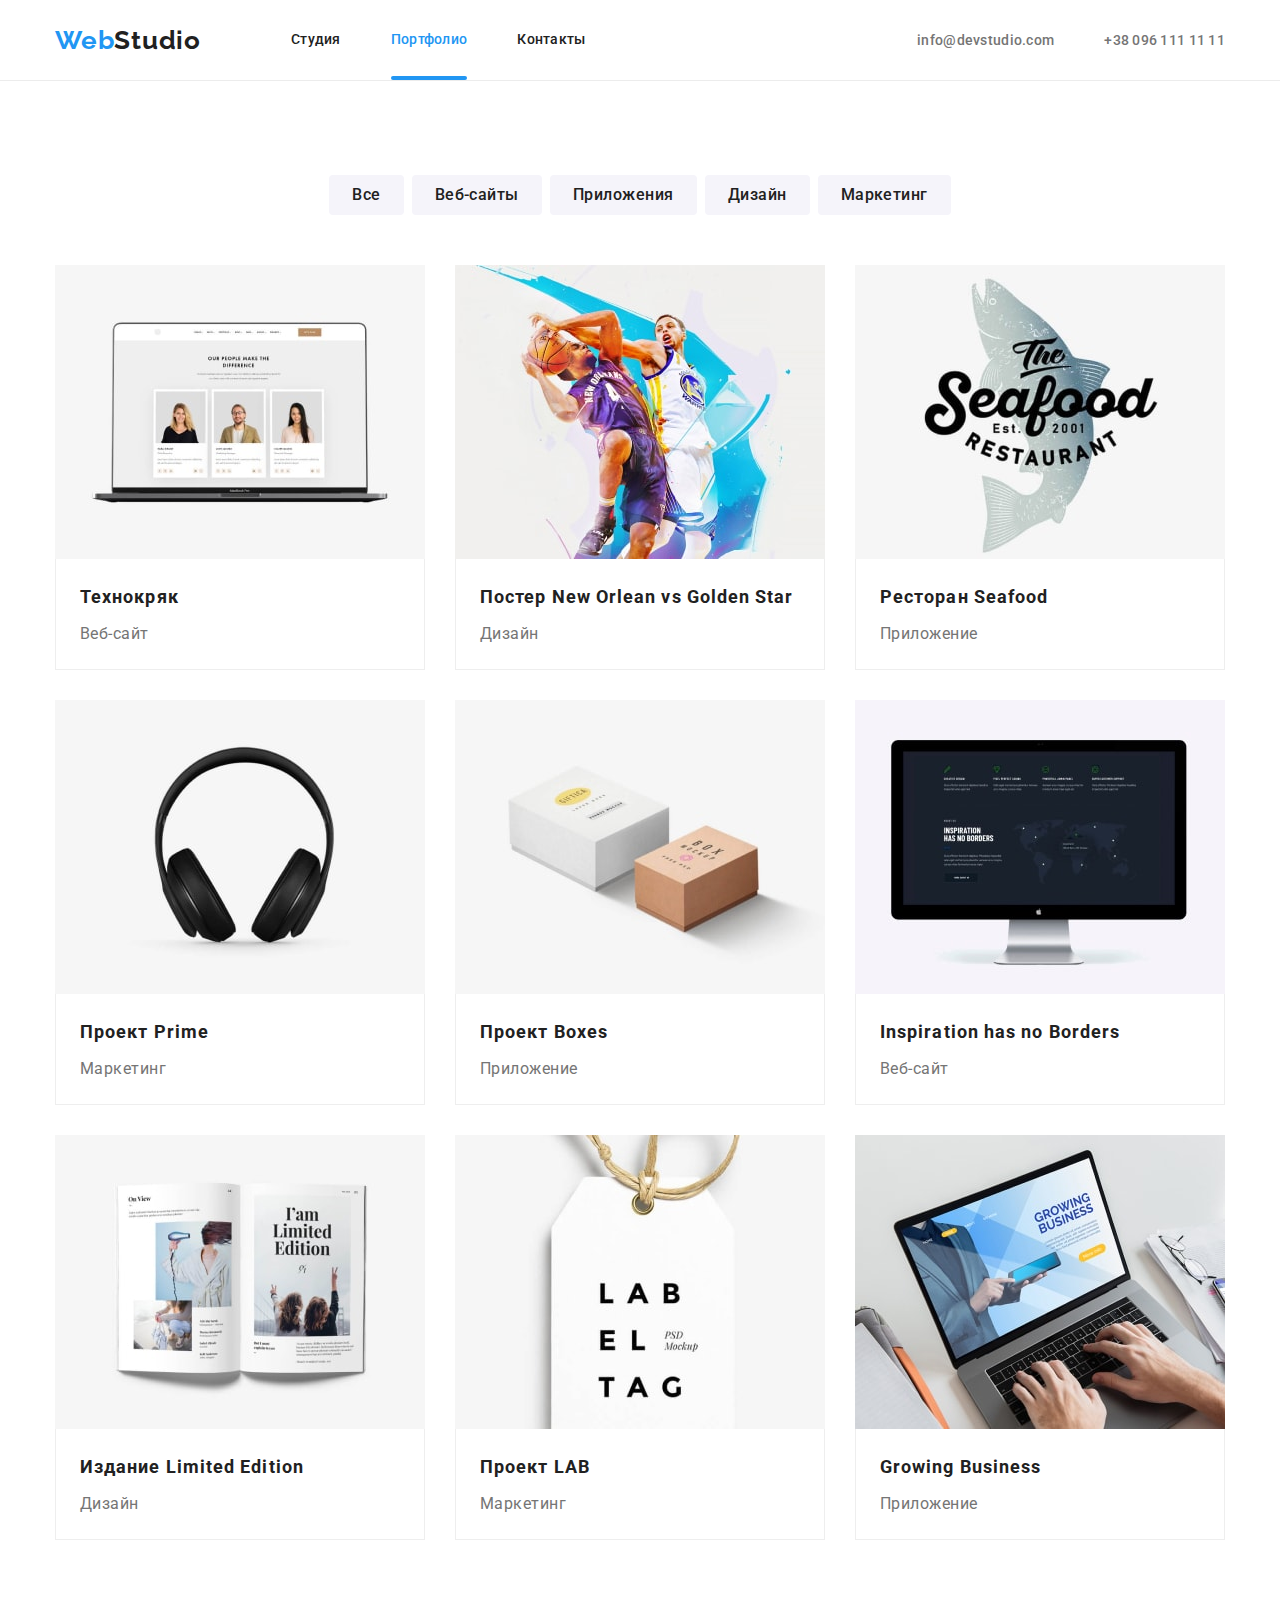
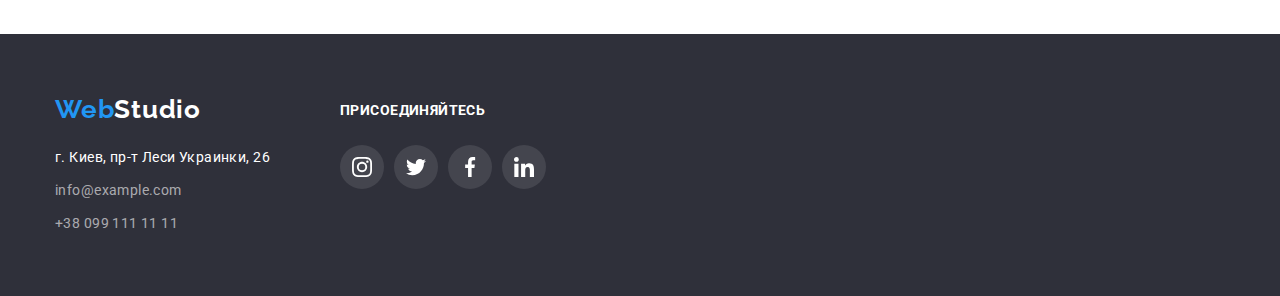
==== portfolio.html @ 293209e1 "clone repository" ====
<!DOCTYPE html>
<html lang="ru">
<head>
    <meta charset="UTF-8">
    <meta name="viewport" content="width=device-width, initial-scale=1.0">
    <link rel="preconnect" href="https://fonts.gstatic.com">
    <link href="https://fonts.googleapis.com/css2?family=Raleway:wght@700&family=Roboto:wght@400;500;700;900&display=swap"
        rel="stylesheet">
    <link rel="stylesheet" href="https://cdnjs.cloudflare.com/ajax/libs/modern-normalize/1.0.0/modern-normalize.min.css">
    <link rel="stylesheet" href="./css/styles.css">
    <title>Portfolio</title>
</head>
<body>
    <header class="header">
        <div class="container">
            <a class="link logo" href="./index.html"><span class="logo-accent">Web</span><span
                    class="logo-header-second">Studio</span></a>
            <nav class="site-nav">
                <ul class="site-nav-list">
                    <li class="site-nav-list-item"><a class="site-nav-link link" href="./index.html">Студия</a></li>
                    <li class="site-nav-list-item"><a class="site-nav-link link current" href="./portfolio.html">Портфолио</a></li>
                    <li class="site-nav-list-item"><a class="site-nav-link link" href="#">Контакты</a></li>
                </ul>
            </nav>
            <div class="auth-nav-container">
                <ul class="auth-nav-list">
                    <li class="auth-nav-list-item"><a class="auth-nav link"
                            href="mailto:info@devstudio.com">info@devstudio.com</a>
                    </li>
                    <li class="auth-nav-list-item"><a class="auth-nav link" href="tel:+380961111111">+38 096 111 11 11</a>
                    </li>
                </ul>
            </div>
        </div>
    </header>

    <main>
        <!-- логичный заголовок -->
        <h1 class="visually-hidden">Примеры наших работ</h1>
        <!-- кнопки фильтра -->
        <section class="portfolio">
            <div class="container">
                <ul class="portfolio-filter">
                    <li class="portfolio-filter-item"><button class="portfolio-filter-btn" type="button">Все</button></li>
                    <li class="portfolio-filter-item"><button class="portfolio-filter-btn" type="button">Веб-сайты</button></li>
                    <li class="portfolio-filter-item"><button class="portfolio-filter-btn" type="button">Приложения</button></li>
                    <li class="portfolio-filter-item"><button class="portfolio-filter-btn" type="button">Дизайн</button></li>
                    <li class="portfolio-filter-item"><button class="portfolio-filter-btn" type="button">Маркетинг</button></li>
                </ul>
        <!-- наполнение работ -->
                <ul class="portfolio-list">
                    <li class="portfolio-list-item">
                        <a class="portfolio-link link" href="">
                            <div class="portfolio-img-container">
                                <img class="portfolio-img" src="./images/techcrack.jpg" alt="Techcrack">
                                <p class="portfolio-link-descr">Технокряк это современная площадка распространения коронавируса. Компании
                                    используют эту платформу для цифрового шпионажа и атак на защищённые сервера конкурентов.</p>
                            </div>
                            <div class="portfolio-card">
                                <h2 class="portfolio-examples">Технокряк</h2>
                                <P class="portfolio-descr">Веб-сайт</P>
                            </div>
                        </a>
                    </li>
                    <li class="portfolio-list-item">
                        <a class="portfolio-link link" href="">
                            <div class="portfolio-img-container">
                                <img class="portfolio-img" src="./images/neworlean.jpg" alt="Постер New Orlean vs Golden Star">
                                    <p class="portfolio-link-descr">Технокряк это современная площадка распространения коронавируса. Компании используют эту платформу для цифрового шпионажа и атак на защищённые сервера конкурентов.</p>
                            </div>    
                            <div class="portfolio-card">
                                <h2 class="portfolio-examples">Постер New Orlean vs Golden Star</h2>
                                <P class="portfolio-descr">Дизайн</P>                                                      
                            </div>
                        </a>
                    </li>
                    <li class="portfolio-list-item">
                        <a class="portfolio-link link" href="">
                            <div class="portfolio-img-container">
                                <img class="portfolio-img" src="./images/seafood.jpg" alt="Ресторан Seafood">
                                    <p class="portfolio-link-descr">Технокряк это современная площадка распространения коронавируса. Компании используют эту платформу для цифрового шпионажа и атак на защищённые сервера конкурентов.</p>
                            </div>    
                            <div class="portfolio-card">
                                <h2 class="portfolio-examples">Ресторан Seafood</h2>
                                <P class="portfolio-descr">Приложение</P>                                                       
                            </div>
                        </a>
                    </li>
                    <li class="portfolio-list-item">
                        <a class="portfolio-link link" href="">
                            <div class="portfolio-img-container">
                                <img class="portfolio-img" src="./images/projectprima.jpg" alt="Проект Prime">
                                    <p class="portfolio-link-descr">Технокряк это современная площадка распространения коронавируса. Компании используют эту платформу для цифрового шпионажа и атак на защищённые сервера конкурентов.</p>
                            </div>    
                            <div class="portfolio-card">
                                <h2 class="portfolio-examples">Проект Prime</h2>
                                <P class="portfolio-descr">Маркетинг</P>                 
                            </div>
                        </a>
                    </li>
                    <li class="portfolio-list-item">
                        <a class="portfolio-link link" href="">
                            <div class="portfolio-img-container">
                                <img class="portfolio-img" src="./images/boxes.jpg" alt="Проект Boxes">
                                    <p class="portfolio-link-descr">Технокряк это современная площадка распространения коронавируса. Компании используют эту платформу для цифрового шпионажа и атак на защищённые сервера конкурентов.</p>
                            </div>    
                            <div class="portfolio-card">
                                <h2 class="portfolio-examples">Проект Boxes</h2>
                                <P class="portfolio-descr">Приложение</P>                                                        
                            </div>
                        </a>
                    </li>
                    <li class="portfolio-list-item">
                        <a class="portfolio-link link" href="">
                            <div class="portfolio-img-container">
                                <img class="portfolio-img" src="./images/ihnb.jpg" alt="Inspiration has no Borders">
                                    <p class="portfolio-link-descr">Технокряк это современная площадка распространения коронавируса. Компании используют эту платформу для цифрового шпионажа и атак на защищённые сервера конкурентов.</p>
                            </div>    
                            <div class="portfolio-card">
                                <h2 class="portfolio-examples">Inspiration has no Borders</h2>
                                <P class="portfolio-descr">Веб-сайт</P>
                            </div>
                        </a>
                    </li>
                    <li class="portfolio-list-item">
                        <a class="portfolio-link link" href="">
                            <div class="portfolio-img-container">
                                <img class="portfolio-img" src="./images/lemitede.jpg" alt="Издание Limited Edition">
                                    <p class="portfolio-link-descr">Технокряк это современная площадка распространения коронавируса. Компании используют эту платформу для цифрового шпионажа и атак на защищённые сервера конкурентов.</p>
                            </div>    
                            <div class="portfolio-card">
                                <h2 class="portfolio-examples">Издание Limited Edition</h2>
                                <P class="portfolio-descr">Дизайн</P>
                            </div>
                        </a>
                    </li>
                    <li class="portfolio-list-item">
                        <a class="portfolio-link link" href="">
                            <div class="portfolio-img-container">
                                <img class="portfolio-img" src="./images/lab.jpg" alt="Проект LAB">
                                    <p class="portfolio-link-descr">Технокряк это современная площадка распространения коронавируса. Компании используют эту платформу для цифрового шпионажа и атак на защищённые сервера конкурентов.</p>
                            </div>    
                            <div class="portfolio-card">
                                <h2 class="portfolio-examples">Проект LAB</h2>
                                <P class="portfolio-descr">Маркетинг</P>
                            </div>                        
                        </a>
                    </li>
                    <li class="portfolio-list-item">
                        <a class="portfolio-link link" href="">
                            <div class="portfolio-img-container">
                                <img class="portfolio-img" src="./images/growingbussines.jpg" alt="Growing bussines">
                                <p class="portfolio-link-descr">Технокряк это современная площадка распространения коронавируса. Компании
                                    используют эту платформу для цифрового шпионажа и атак на защищённые сервера конкурентов.</p>
                            </div>
                            <div class="portfolio-card">
                                <h2 class="portfolio-examples">Growing Business</h2>
                                <P class="portfolio-descr">Приложение</P>
                            </div>
                        </a>
                    </li>
                </ul>
            </div>
        </section>
    </main>
        <footer class="footer">
            <div class="container">
                <div class="footer-nav">
                    <a class="link logo" href="./index.html"><span class="logo-accent">Web</span><span
                            class="logo-footer-second">Studio</span></a>
                    <address class="address">
                        <ul class="address-list">
                            <li class="address-list-item"><a class="link address-map"
                                    href="https://goo.gl/maps/Qg6rjhRyuuqWfpJx7">г. Киев,
                                    пр-т Леси Украинки, 26</a></li>
                            <li class="address-list-item"><a class="link address-contact"
                                    href="mailto:info@example.com">info@example.com</a></li>
                            <li class="address-list-item"><a class="link address-contact" href="tel:+380991111111">+38 099 111
                                    11 11</a>
                            </li>
                        </ul>
                    </address>
                </div>
                <div class="footer-links">
                    <div class="social-links">
                        <h2 class="footer-invite">ПРИСОЕДИНЯЙТЕСЬ</h2>
                        <ul class="social-links-list">
                            <li class="social-links-list-item"><a class="social-links-link" href="">
                                    <svg class="social-links-icon">
                                        <use href="./images/sprite.svg#icon_instagram"></use>
                                    </svg>
                                </a></li>
                            <li class="social-links-list-item"><a class="social-links-link" href="">
                                    <svg class="social-links-icon">
                                        <use href="./images/sprite.svg#icon_twitter"></use>
                                    </svg>
                                </a></li>
                            <li class="social-links-list-item"><a class="social-links-link" href="">
                                    <svg class="social-links-icon">
                                        <use href="./images/sprite.svg#icon_facebook"></use>
                                    </svg>
                                </a></li>
                            <li class="social-links-list-item"><a class="social-links-link" href="">
                                    <svg class="social-links-icon">
                                        <use href="./images/sprite.svg#icon_linkedin"></use>
                                    </svg>
                                </a></li>
                        </ul>
                    </div>
                </div>
            </div>
        </footer>
    <script src="./js/modal.js"></script>
</body>
</html>
---- css/styles.css ----
html {
  box-sizing: border-box;
}

*,
*::before,
*::after {
  box-sizing: inherit;
}

ul {
  list-style-type: none;
  margin: 0;
  padding: 0;
}

h1,
h2,
h3,
h4,
h5,
h6,
p {
  margin: 0;
  padding: 0;
}

img {
  display: block;
}

:root {
  --primary-font: "Roboto", sans-serif;
  --logo-font: "Raleway", sans-serif;
  --primary-color: #757575;
  --second-color: #212121;
  --accent-color: #2196f3;
  --bcg-color: #f5f4fa;
  --white-color: #ffffff;
  --bcg-dark-color: #2f303a;
  --cubic: cubic-bezier(0.4, 0, 0.2, 1);
}
/* ==================== GENERAL ========= */

body {
  font-family: var(--primary-font);
  font-style: normal;
  font-weight: 400;
  font-size: 14px;
  line-height: 1.714;
  letter-spacing: 0.03em;
}

header .logo,
footer .logo {
  font-family: var(--logo-font);
  font-style: normal;
  font-weight: 700;
  font-size: 26px;
  line-height: 1.192;
  letter-spacing: 0.03em;
}

.link {
  text-decoration: none;
  font-family: inherit;
  font-style: inherit;
}

.logo-accent {
  font-family: inherit;
  color: var(--accent-color);
}

.section-title {
  font-weight: 700;
  font-size: 36px;
  line-height: 1.667;
  text-align: center;
  letter-spacing: 0.03em;
  color: var(--second-color);
}

.svg-nav-pic {
  fill: currentColor;
}

.auth-nav:hover,
.site-nav-link:hover,
.auth-nav:focus,
.site-nav-link:focus,
.address-contact:hover,
.address-contact:focus,
.address-map:hover,
.address-map:focus {
  color: var(--accent-color);
  fill: var(--accent-color);
}

.visually-hidden {
  position: absolute;
  width: 1px;
  height: 1px;
  margin: -1px;
  border: 0;
  padding: 0;

  white-space: nowrap;
  clip-path: inset(100%);
  clip: rect(0 0 0 0);
  overflow: hidden;
}
/* ==================== END GENERAL ========= */

/* ==================== header ========= */
.header {
  border-bottom: 1px solid #ececec;
}

.header .container {
  display: flex;
  align-items: center;
  align-content: center;
}

.container {
  width: 1200px;
  padding: 0 15px;
  margin: 0 auto;
}

.header .logo {
  margin-right: 90px;
  padding-bottom: 24px;
  padding-top: 24px;
}

.site-nav-list-item:not(:last-child) {
  margin-right: 50px;
}

.auth-nav-list-item:not(:last-child) {
  margin-right: 50px;
}

.site-nav-list {
  display: flex;
}

.auth-nav-list {
  display: flex;
  color: var(--primary-color);
}

.auth-nav-container {
  margin-left: auto;
}

.logo-header-second {
  font-family: inherit;
  color: var(--second-color);
}

.site-nav-link {
  font-weight: 500;
  font-size: 14px;
  line-height: 1.143;
  letter-spacing: 0.02em;
  color: var(--second-color);
  padding-top: 32px;
  padding-bottom: 32px;
  position: relative;
  transition: color 250ms var(--cubic), fill 250ms var(--cubic);
}

.auth-nav {
  display: flex;
  align-items: center;
  font-weight: 500;
  font-size: 14px;
  line-height: 1.143;
  letter-spacing: 0.02em;
  color: var(--primary-color);
  padding-top: 32px;
  padding-bottom: 32px;
  transition: color 250ms var(--cubic), fill 250ms var(--cubic);
}

.svg-nav-pic {
  width: 16px;
  height: 16px;
  margin-right: 10px;
}

.current {
  color: var(--accent-color);
}

.current::after {
  position: absolute;
  bottom: -1px;
  left: 0;
  content: "";
  display: block;
  width: 100%;
  height: 4px;
  background-color: var(--accent-color);
  border-radius: 2px;
}

/* ==================== END header ========= */

/* ==================== hero ========= */

.hero {
  max-width: 1600px;
  margin-left: auto;
  margin-right: auto;
  text-align: center;
  padding-bottom: 200px;
  padding-top: 200px;
  background-size: cover;
  background-position: center;
  background-repeat: no-repeat;
  background-color: #c4c4c4;
  background-image: linear-gradient(
      rgba(47, 48, 58, 0.4),
      rgba(47, 48, 58, 0.4)
    ),
    url(../images/hero.jpg);
}

.hero-title {
  font-weight: 900;
  font-size: 44px;
  line-height: 1.364;
  text-align: center;
  letter-spacing: 0.06em;
  text-transform: uppercase;
  color: var(--white-color);
  margin-bottom: 30px;
}

.order-btn {
  display: block;
  font-weight: 700;
  font-size: 16px;
  line-height: 1.875;
  text-align: center;
  letter-spacing: 0.06em;
  color: var(--white-color);
  background-color: var(--accent-color);
  min-width: 200px;
  box-shadow: 0px 4px 4px rgba(0, 0, 0, 0.15);
  border-color: transparent;
  border-radius: 4px;
  padding-top: 10px;
  padding-bottom: 10px;
  padding-left: 32px;
  padding-right: 32px;
  margin: 0 auto;
  cursor: pointer;
}

/* ==================== END hero ========= */

/* ==================== what we do ========= */

.features-list-pic-container {
  display: flex;
  width: 270px;
  height: 120px;
  background-color: var(--bcg-color);
  margin-bottom: 30px;
  display: flex;
  align-items: center;
  justify-content: center;
}

.features-list-pic-item {
  width: 70px;
  height: 70px;
}

.whatwedo .container {
  padding-bottom: 94px;
}

.whatwedo .section-title {
  margin-bottom: 50px;
}

.whatwedo-list {
  display: flex;
}

.whatwedo-list-item {
  position: relative;
}

.whatwedo-list-item-descr {
  position: absolute;
  background-color: rgba(47, 48, 58, 0.8);
  left: 0;
  bottom: 0;
  width: 100%;
  min-height: 70px;
  font-style: normal;
  font-weight: 700;
  font-size: 14px;
  line-height: 1.143;
  text-align: center;
  letter-spacing: 0.03em;
  text-transform: uppercase;
  color: var(--white-color);
  padding-top: 27px;
  padding-bottom: 27px;
}

.whatwedo-list-item:not(:last-child) {
  margin-right: 30px;
}

.features .container {
  padding-top: 94px;
  padding-bottom: 94px;
}

.features-list {
  display: flex;
  align-items: center;
  align-content: center;
}

.features-list-item {
  width: 270px;
}

.features-list-item:not(:last-child) {
  margin-right: 30px;
}

.features-item {
  color: var(--second-color);
  font-weight: 700;
  font-size: 14px;
  line-height: 1.143;
  letter-spacing: 0.03em;
  text-transform: uppercase;
  margin-bottom: 10px;
}

.features-descr {
  font-weight: 400;
  font-size: 14px;
  line-height: 1.714;
  letter-spacing: 0.03em;
  color: var(--primary-color);
}

/* ==================== end what we do========= */

/* ==================== our team========= */

.our-team {
  max-width: 1600px;
  margin-left: auto;
  margin-right: auto;
  text-align: center;
  background-repeat: no-repeat;
  background-color: var(--bcg-color);
}

.our-team .section-title {
  margin-bottom: 50px;
}

.our-team .container {
  padding-top: 94px;
  padding-bottom: 94px;
}

.our-team-list {
  display: flex;
}

.our-team-list-item {
  box-shadow: 0px 1px 3px rgba(0, 0, 0, 0.12), 0px 1px 1px rgba(0, 0, 0, 0.14),
    0px 2px 1px rgba(0, 0, 0, 0.2);
}

.our-team-list-item:not(:last-child) {
  margin-right: 30px;
}

.our-team-list-card-footer {
  padding-bottom: 30px;
  padding-top: 30px;
  background-color: #ffffff;
  border-radius: 0px 0px 4px 4px;
  border-bottom-left-radius: 4px;
  border-bottom-right-radius: 4px;
  background-color: #ffffff;
}

.our-team-list-name {
  font-weight: 500;
  font-size: 16px;
  line-height: 1.188;
  text-align: center;
  letter-spacing: 0.03em;
  color: var(--second-color);
  margin-bottom: 10px;
}

.our-team-list-position {
  font-weight: 400;
  font-size: 16px;
  line-height: 1.188;
  text-align: center;
  letter-spacing: 0.03em;
  color: var(--primary-color);
  margin-bottom: 16px;
}

.social-links-list {
  display: flex;
  align-items: center;
  justify-items: center;
  justify-content: space-between;
  max-width: 210px;
  margin-left: auto;
  margin-right: auto;
}

.social-links-list-item {
  display: flex;
  align-items: center;
}

.social-links-link {
  display: flex;
  align-items: center;
  justify-content: center;
  height: 44px;
  width: 44px;
  background-color: transparent;
  border-radius: 50%;
  fill: var(--primary-color);
  transition: background-color 250ms var(--cubic), 250ms var(--cubic),
    fill 250ms var(--cubic);
}

.social-links-icon {
  height: 20px;
  width: 20px;
  fill: var(--primary-color);
}

.social-links-link:hover .social-links-icon,
.social-links-link:focus .social-links-icon {
  fill: var(--white-color);
}

.social-links-link:hover,
.social-links-link:focus {
  background-color: var(--accent-color);
}

/* ==================== end our team========= */

/* ==================== clients ========= */
.clients .container {
  padding-bottom: 94px;
  padding-top: 94px;
}

.footer-nav {
  margin-right: 70px;
}

.clients .section-title {
  margin-bottom: 50px;
}

.clients-list {
  align-items: center;
  justify-content: space-between;
  display: flex;
}

.clients-list-link {
  height: 90px;
  width: 170px;
  border: 1px solid var(--primary-color);
  border-radius: 4px;
  display: flex;
  align-items: center;
  justify-content: center;
  color: var(--primary-color);
  transition: border 250ms var(--cubic);
}

.clients-list-icon {
  height: 50px;
  max-width: 90px;
  fill: currentColor;
  transition: fill 250ms var(--cubic);
}

.clients-list-link:hover .clients-list-icon,
.clients-list-link:focus .clients-list-icon {
  fill: var(--accent-color);
}
.clients-list-link:hover,
.clients-list-link:focus {
  outline: none;
  border-color: var(--accent-color);
}

/* ==================== end clients ========= */

/* ==================== footer========= */
.footer {
  background-color: var(--bcg-dark-color);
}

.footer .container {
  padding-top: 60px;
  padding-bottom: 60px;
  display: flex;
}

.footer-invite {
  font-family: var(--primary-font);
  color: var(--white-color);
  font-style: normal;
  font-weight: 700;
  font-size: 14px;
  line-height: 1.142;
  letter-spacing: 0.03em;
  margin-bottom: 20px;
}

.footer-links .social-links-link {
  background-color: rgba(255, 255, 255, 0.1);
  transition: background-color 250ms var(--cubic);
}

.footer-links .social-links-list-item:not(:last-child) .social-links-link {
  margin-right: 10px;
}

.footer-links .social-links-icon {
  fill: var(--white-color);
  transition: fill 250ms var(--cubic);
}

.footer-links .social-links-link:hover,
.footer-links .social-links-link:focus {
  background-color: var(--accent-color);
}

.footer .address-list-item:not(:last-child) {
  margin-bottom: 9px;
}
.logo-footer-second {
  font-family: inherit;
  color: var(--white-color);
}

.footer .address {
  font-weight: 400;
  font-size: 14px;
  line-height: 1.714;
  letter-spacing: 0.03em;
  color: var(--white-color);
  font-style: normal;
  margin-top: 20px;
}

.address-map {
  font-weight: 400;
  font-size: 14px;
  line-height: 1.714;
  letter-spacing: 0.03em;
  color: var(--white-color);
  transition: color 250ms var(--cubic), fill 250ms var(--cubic);
}

.address-contact,
footer > li > .address-contact {
  font-weight: 400;
  font-size: 14px;
  line-height: 1.174;
  letter-spacing: 0.03em;
  color: rgba(255, 255, 255, 0.6);
  transition: color 250ms var(--cubic), fill 250ms var(--cubic);
}

.footer-invite {
  display: inline-block;
  padding: 7.5px 0;
  min-height: 31px;
}
/* ==================== end footer========= */

/* ==================== portfolio main ========= */

.portfolio .container {
  padding-bottom: 94px;
  padding-top: 94px;
}

.portfolio-list {
  display: flex;
  flex-wrap: wrap;
  flex-basis: calc(100% / 3 - 30px);
  margin-left: -15px;
  margin-right: -15px;
}

.portfolio-list-item {
  margin-left: 15px;
  margin-right: 15px;
  transition: box-shadow 250ms var(--cubic);
}

.portfolio-link {
  display: block;
  transition: transform 250ms var(--cubic), box-shadow 250ms var(--cubic);
}

.portfolio-list-item:hover,
.portfolio-list-item .portfolio-link:focus {
  box-shadow: 0px 1px 1px rgba(0, 0, 0, 0.12), 0px 4px 4px rgba(0, 0, 0, 0.06),
    1px 4px 6px rgba(0, 0, 0, 0.16);
  outline: none;
}

.portfolio-img-container {
  position: relative;
  overflow: hidden;
  width: 370px;
  height: 294px;
}

.portfolio-link-descr {
  position: absolute;
  width: 100%;
  height: 100%;
  bottom: -100%;
  left: 0;
  padding: 63px 24px;
  background-color: rgba(33, 150, 243, 0.9);
  color: var(--white-color);
  transition: transform 250ms var(--cubic);
  font-style: normal;
  font-weight: 400;
  font-size: 18px;
  line-height: 1.556;
  letter-spacing: 0.03em;
}

.portfolio-link:hover .portfolio-link-descr,
.portfolio-link:focus .portfolio-link-descr {
  transform: translateY(-100%);
}

.portfolio-list-item:not(:nth-last-child(-n + 3)) {
  margin-bottom: 30px;
}

.portfolio-filter {
  display: flex;
  align-content: center;
  justify-content: center;
  margin-bottom: 50px;
}

.portfolio-filter-btn {
  font-family: inherit;
  font-style: inherit;
  font-weight: 500;
  font-size: 16px;
  line-height: 1.625;
  text-align: center;
  letter-spacing: 0.03em;
  color: var(--second-color);
  background-color: #f5f4fa;
  border: 1px solid transparent;
  min-width: 73px;
  padding: 6px 22px;
  border-radius: 4px;
  transition: color 250ms var(--cubic), background-color 250ms var(--cubic);
}

.portfolio-filter-item:not(:last-child) {
  margin-right: 8px;
}

.portfolio-filter-btn:hover,
.portfolio-filter-btn:focus {
  background-color: var(--accent-color);
  color: var(--white-color);
}

.portfolio-examples {
  font-weight: 700;
  font-size: 18px;
  line-height: 2;
  letter-spacing: 0.06em;
  margin-bottom: 4px;
}

.portfolio-descr {
  font-weight: 400;
  font-size: 16px;
  line-height: 1.875;
  letter-spacing: 0.03em;
  color: var(--primary-color);
}

.portfolio-card {
  padding-left: 24px;
  padding-right: 24px;
  padding-bottom: 20px;
  padding-top: 20px;
  border-left: 1px solid #eeeeee;
  border-right: 1px solid #eeeeee;
  border-bottom: 1px solid #eeeeee;
}

.portfolio h2 {
  color: var(--second-color);
}
/* ==================== end portfolio main ========= */

/* ==================== modal btn ========= */
.backdrop {
  position: fixed;
  left: 0;
  top: 0;
  width: 100%;
  height: 100%;
  background-color: rgba(0, 0, 0, 0.2);

  transition: all 250ms var(--cubic);
}

.order-btn-modal {
  width: 528px;
  min-height: 581px;
  background-color: var(--white-color);
  position: absolute;
  left: 50%;
  top: 50%;
  transform: translate(-50%, -50%) scale(1);
  transition: all 250ms var(--cubic) 250ms;
}

.close-btn {
  position: absolute;
  top: 8px;
  right: 8px;

  width: 30px;
  height: 30px;

  border-radius: 50%;
  background-color: var(--white-color);
  border: 1px solid rgba(0, 0, 0, 0.1);
  outline: none;
  cursor: pointer;
}

.close-btn-x {
  width: 18px;
  height: 18px;
  position: absolute;
  top: 50%;
  left: 50%;
  transform: translate(-50%, -50%);
  fill: #000000;
}

.backdrop.is-hidden {
  transition: all 250ms var(--cubic) 250ms;
}

.backdrop.is-hidden .order-btn-modal {
  transform: translate(-50%, -50%) scale(0);
  transition: transform 250ms var(--cubic) 0ms;
}

.is-hidden {
  opacity: 0;
  visibility: none;
  pointer-events: none;
}
/* ==================== end modal btn ========= */
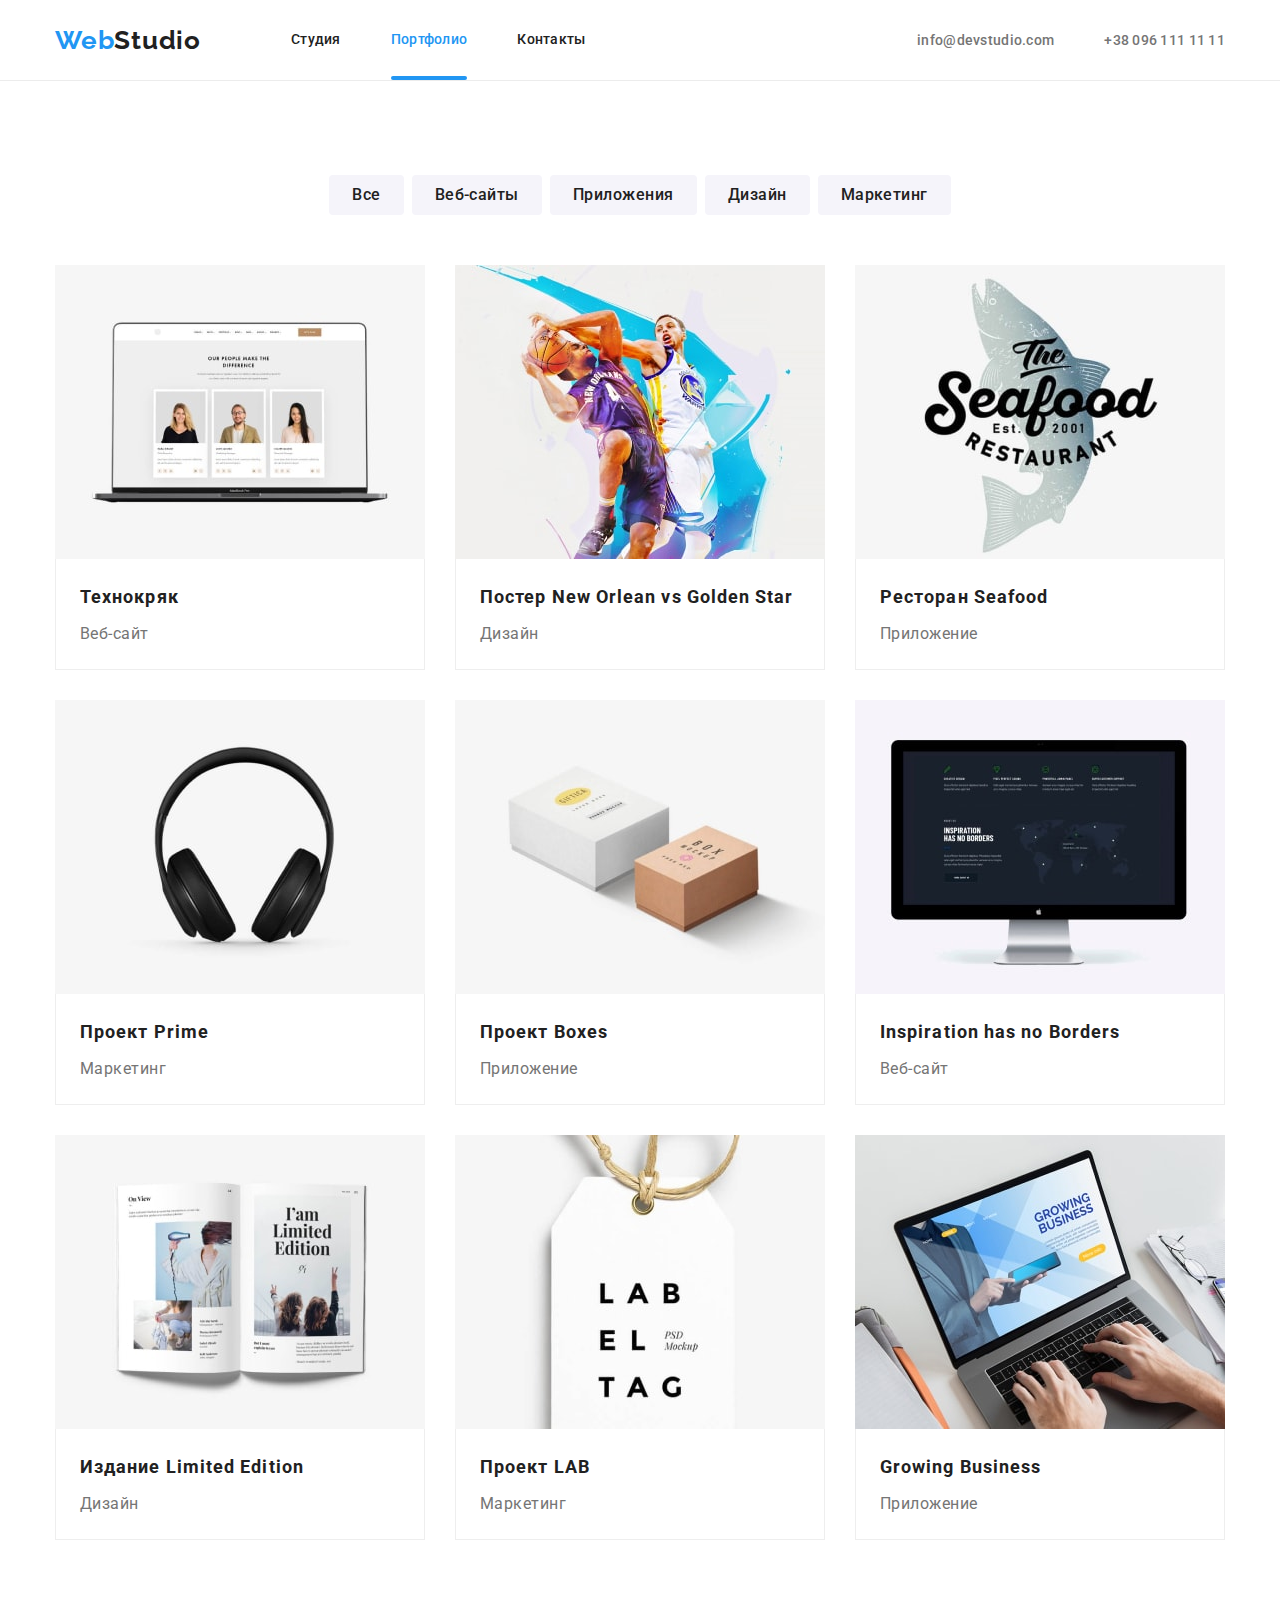
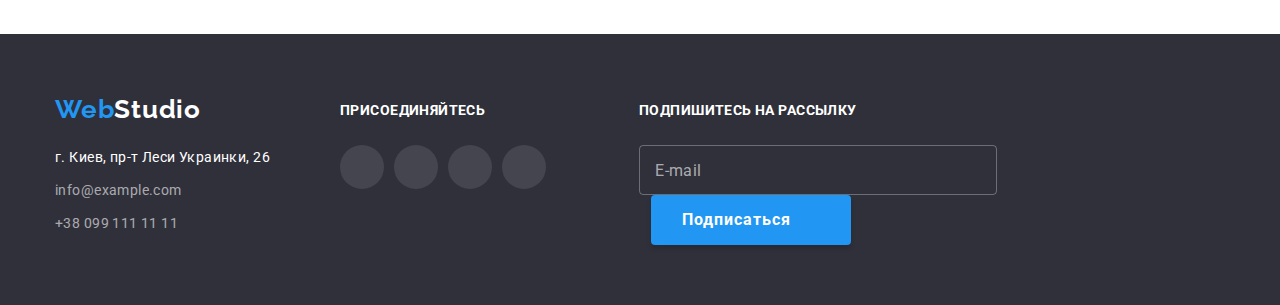
==== commit b351c80d: "сделал форму в футере" ====
--- a/portfolio.html
+++ b/portfolio.html
@@ -208,6 +208,17 @@
                         </ul>
                     </div>
                 </div>
+                <div class="footer-form-container">
+                    <form class="footer-form">
+                        <h2 class="footer-invite">ПОДПИШИТЕСЬ НА РАССЫЛКУ</h2>
+                        <div class="form-field">
+                            <label class="form-label">
+                                <input class="form-input" type="email" name="footer-invite" placeholder="E-mail">
+                                <button class="form-btn" type="button">Подписаться</button>
+                            </label>
+                        </div>
+                    </form>
+                </div>
             </div>
         </footer>
     <script src="./js/modal.js"></script>
--- a/css/styles.css
+++ b/css/styles.css
@@ -540,6 +540,9 @@
   line-height: 1.142;
   letter-spacing: 0.03em;
   margin-bottom: 20px;
+  display: inline-block;
+  padding: 7.5px 0;
+  min-height: 31px;
 }
 
 .footer-links .social-links-link {
@@ -595,14 +598,73 @@
   line-height: 1.174;
   letter-spacing: 0.03em;
   color: rgba(255, 255, 255, 0.6);
-  transition: color 250ms var(--cubic), fill 250ms var(--cubic);
-}
-
-.footer-invite {
+  transition: all 250ms var(--cubic), fill 250ms var(--cubic);
+}
+
+.footer-form-container {
+  margin-left: 93px;
+}
+
+.form-input {
+  border: 1px solid rgba(255, 255, 255, 0.3);
+  box-shadow: drop-shadow(0px 4px 4px rgba(0, 0, 0, 0.15));
+  border-radius: 4px;
+  background-color: transparent;
+  min-width: 358px;
+  height: 50px;
+  color: rgba(255, 255, 255, 0.6);
+  font-style: normal;
+  font-weight: 400;
+  font-size: 16px;
+  line-height: 1.25;
+  letter-spacing: 0.03em;
+  padding: 15px;
+}
+
+.form-input::placeholder {
+  color: rgba(255, 255, 255, 0.6);
+  font-style: normal;
+  font-weight: 400;
+  font-size: 16px;
+  line-height: 1.25;
+  letter-spacing: 0.03em;
+}
+
+.form-field {
+  display: flex;
+  align-items: center;
+}
+
+.form-btn {
   display: inline-block;
-  padding: 7.5px 0;
-  min-height: 31px;
-}
+  padding: 0;
+  min-width: 200px;
+  height: 50px;
+  background: var(--accent-color);
+  box-shadow: 0px 4px 4px rgba(0, 0, 0, 0.15);
+  border-radius: 4px;
+  font-style: normal;
+  font-weight: 700;
+  font-size: 16px;
+  line-height: 1, 875;
+  text-align: center;
+  letter-spacing: 0.06em;
+  color: var(--white-color);
+  margin-left: 12px;
+  border-color: transparent;
+  cursor: pointer;
+  display: flex;
+  align-items: center;
+  padding-left: 29px;
+  padding-right: 29px;
+}
+
+.footer-btn-svg {
+  width: 24px;
+  height: 24px;
+  margin-left: 10px;
+}
+
 /* ==================== end footer========= */
 
 /* ==================== portfolio main ========= */
@@ -798,4 +860,5 @@
   visibility: none;
   pointer-events: none;
 }
+
 /* ==================== end modal btn ========= */
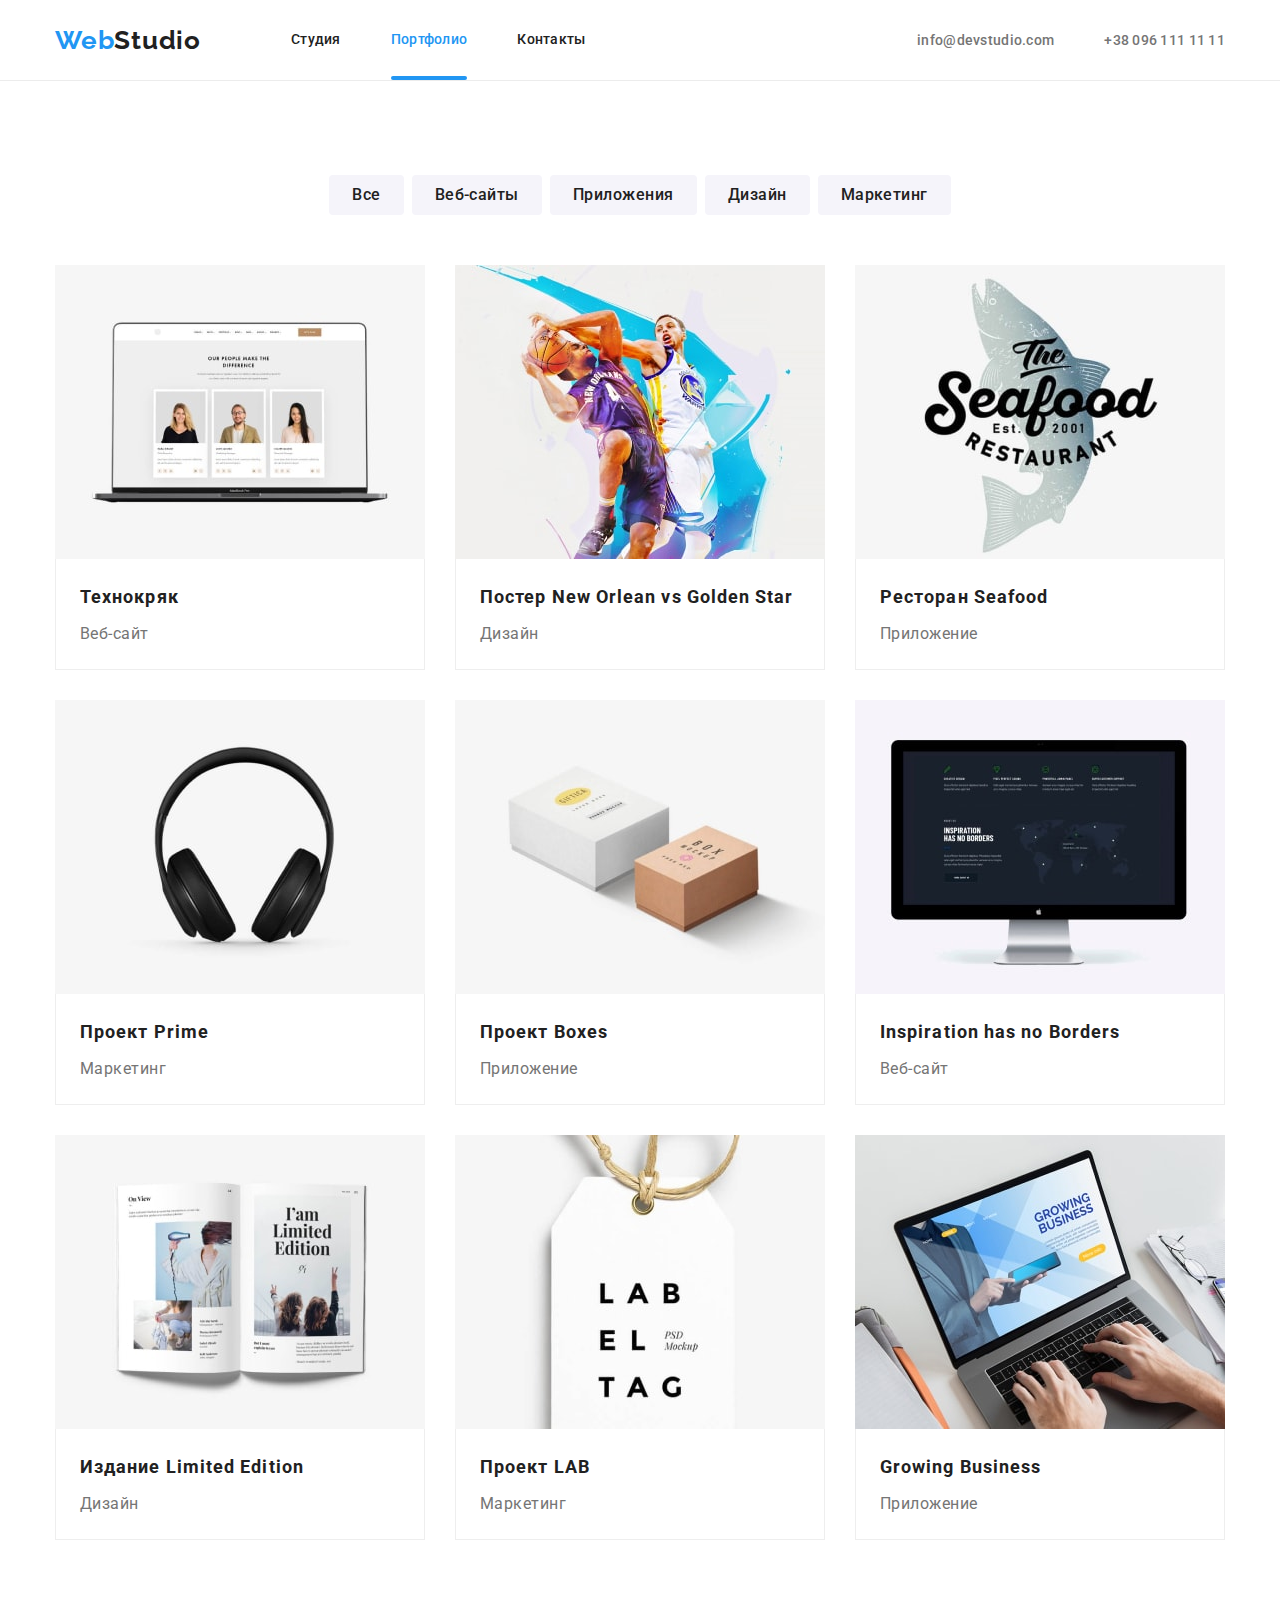
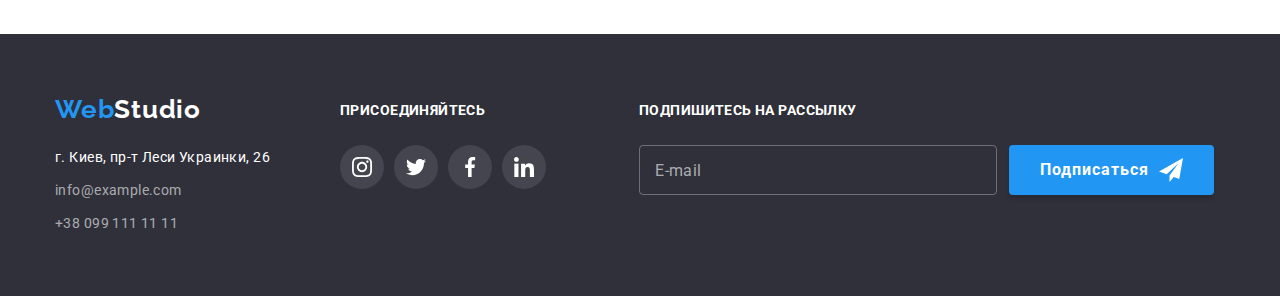
==== commit b77ebeb3: "починил футер" ====
--- a/portfolio.html
+++ b/portfolio.html
@@ -163,6 +163,7 @@
             </div>
         </section>
     </main>
+        <!-- footer -->
         <footer class="footer">
             <div class="container">
                 <div class="footer-nav">
@@ -187,24 +188,28 @@
                         <ul class="social-links-list">
                             <li class="social-links-list-item"><a class="social-links-link" href="">
                                     <svg class="social-links-icon">
-                                        <use href="./images/sprite.svg#icon_instagram"></use>
-                                    </svg>
-                                </a></li>
-                            <li class="social-links-list-item"><a class="social-links-link" href="">
-                                    <svg class="social-links-icon">
-                                        <use href="./images/sprite.svg#icon_twitter"></use>
-                                    </svg>
-                                </a></li>
-                            <li class="social-links-list-item"><a class="social-links-link" href="">
-                                    <svg class="social-links-icon">
-                                        <use href="./images/sprite.svg#icon_facebook"></use>
-                                    </svg>
-                                </a></li>
-                            <li class="social-links-list-item"><a class="social-links-link" href="">
-                                    <svg class="social-links-icon">
-                                        <use href="./images/sprite.svg#icon_linkedin"></use>
-                                    </svg>
-                                </a></li>
+                                        <use href="./images/sprite.svg#instagram"></use>
+                                    </svg>
+                                </a>
+                            </li>
+                            <li class="social-links-list-item"><a class="social-links-link" href="">
+                                    <svg class="social-links-icon">
+                                        <use href="./images/sprite.svg#twitter"></use>
+                                    </svg>
+                                </a>
+                            </li>
+                            <li class="social-links-list-item"><a class="social-links-link" href="">
+                                    <svg class="social-links-icon">
+                                        <use href="./images/sprite.svg#facebook"></use>
+                                    </svg>
+                                </a>
+                            </li>
+                            <li class="social-links-list-item"><a class="social-links-link" href="">
+                                    <svg class="social-links-icon">
+                                        <use href="./images/sprite.svg#linkedin"></use>
+                                    </svg>
+                                </a>
+                            </li>
                         </ul>
                     </div>
                 </div>
@@ -214,8 +219,12 @@
                         <div class="form-field">
                             <label class="form-label">
                                 <input class="form-input" type="email" name="footer-invite" placeholder="E-mail">
-                                <button class="form-btn" type="button">Подписаться</button>
                             </label>
+                            <button class="form-btn" type="submit"><span>Подписаться</span>
+                                <svg class="footer-btn-svg">
+                                    <use href="./images/sprite.svg#telegram"></use>
+                                </svg>
+                            </button>
                         </div>
                     </form>
                 </div>
--- a/css/styles.css
+++ b/css/styles.css
@@ -630,7 +630,7 @@
   letter-spacing: 0.03em;
 }
 
-.form-field {
+.footer .form-field {
   display: flex;
   align-items: center;
 }
@@ -806,7 +806,6 @@
   width: 100%;
   height: 100%;
   background-color: rgba(0, 0, 0, 0.2);
-
   transition: all 250ms var(--cubic);
 }
 
@@ -818,7 +817,8 @@
   left: 50%;
   top: 50%;
   transform: translate(-50%, -50%) scale(1);
-  transition: all 250ms var(--cubic) 250ms;
+  transition: transform 250ms var(--cubic) 250ms;
+  padding: 40px;
 }
 
 .close-btn {
@@ -846,11 +846,15 @@
   fill: #000000;
 }
 
+.close-btn:hover .close-btn-x {
+  fill: var(--accent-color);
+}
+
 .backdrop.is-hidden {
   transition: all 250ms var(--cubic) 250ms;
 }
 
-.backdrop.is-hidden .order-btn-modal {
+.backdrop.is-hidden {
   transform: translate(-50%, -50%) scale(0);
   transition: transform 250ms var(--cubic) 0ms;
 }
@@ -861,4 +865,147 @@
   pointer-events: none;
 }
 
+.modal-form {
+  display: flex;
+  flex-direction: column;
+}
+
+.modal-form-label {
+  color: var(--primary-color);
+  font-style: normal;
+  font-weight: 400;
+  font-size: 12px;
+  line-height: 1.167;
+  letter-spacing: 0.01em;
+}
+
+.modal-form-label:not(:last-of-type) {
+  margin-bottom: 10px;
+}
+
+.modal-form-title {
+  font-style: normal;
+  font-weight: 700;
+  font-size: 20px;
+  line-height: 1.15;
+  text-align: center;
+  letter-spacing: 0.03em;
+  margin-bottom: 12px;
+}
+
+.modal-form-input {
+  border: 1px solid rgba(131, 131, 131, 0.2);
+  border-radius: 4px;
+  width: 100%;
+  height: 40px;
+  padding-left: 42px;
+  transition: all 250ms var(--cubic);
+}
+
+.modal-form .textarea::placeholder {
+  font-style: normal;
+  font-weight: 400;
+  font-size: 14px;
+  letter-spacing: 0.01em;
+  color: rgba(117, 117, 117, 0.5);
+}
+
+.modal-form-input:focus,
+.order-btn-modal .textarea:focus {
+  outline: none;
+  border-color: var(--accent-color);
+}
+.modal-form-input:focus + .modal-form-svg,
+.modal-form-input:hover + .modal-form-svg {
+  fill: var(--accent-color);
+}
+
+.order-btn-modal .textarea {
+  border: 1px solid rgba(131, 131, 131, 0.2);
+  border-radius: 4px;
+  transition: border-color 250ms var(--cubic);
+  width: 100%;
+  height: 120px;
+  resize: none;
+  padding: 12px 16px;
+}
+
+.modal-form-wrapper {
+  display: block;
+  position: relative;
+  margin-top: 4px;
+}
+
+.modal-form-svg {
+  width: 18px;
+  height: 18px;
+  position: absolute;
+  top: 50%;
+  left: 12px;
+  transform: translateY(-50%);
+  transition: fill 250ms var(--cubic);
+}
+
+.modal-form-policy {
+  display: flex;
+  align-items: center;
+  margin-bottom: 30px;
+}
+
+.modal-form-policy::before {
+  content: "";
+  display: inline-block;
+  width: 16px;
+  height: 16px;
+  background-image: url(../images/check.svg);
+  background-size: 11px 8px;
+  background-position: center;
+  background-repeat: no-repeat;
+  margin-right: 9px;
+  border-radius: 2px;
+  border: 1px solid var(--primary-color);
+  transition: all 250ms var(--cubic);
+}
+
+.modal-form-policy-input:checked + .modal-form-policy::before {
+  background-color: var(--accent-color);
+  border-color: var(--accent-color);
+}
+
+.modal-form-policy-wrapper {
+  display: inline-block;
+  margin: 0 auto;
+  margin-top: 20px;
+}
+
+.modal-form-input {
+  font-style: normal;
+  font-weight: 400;
+  font-size: 14px;
+  line-height: 1.71;
+  letter-spacing: 0.03em;
+  color: var(--primary-color);
+}
+
+.modal-form-policy a {
+  color: var(--accent-color);
+}
+
+.modal-submit-btn {
+  display: inline-block;
+  min-height: 50px;
+  width: 200px;
+  margin: 0 auto;
+  color: var(--white-color);
+  background-color: var(--accent-color);
+  border: 1px solid transparent;
+  border-radius: 4px;
+  box-shadow: 0px 4px 4px rgba(0, 0, 0, 0.15);
+  font-style: normal;
+  font-weight: 700;
+  font-size: 16px;
+  line-height: 1.875;
+  text-align: center;
+  letter-spacing: 0.06em;
+}
 /* ==================== end modal btn ========= */
